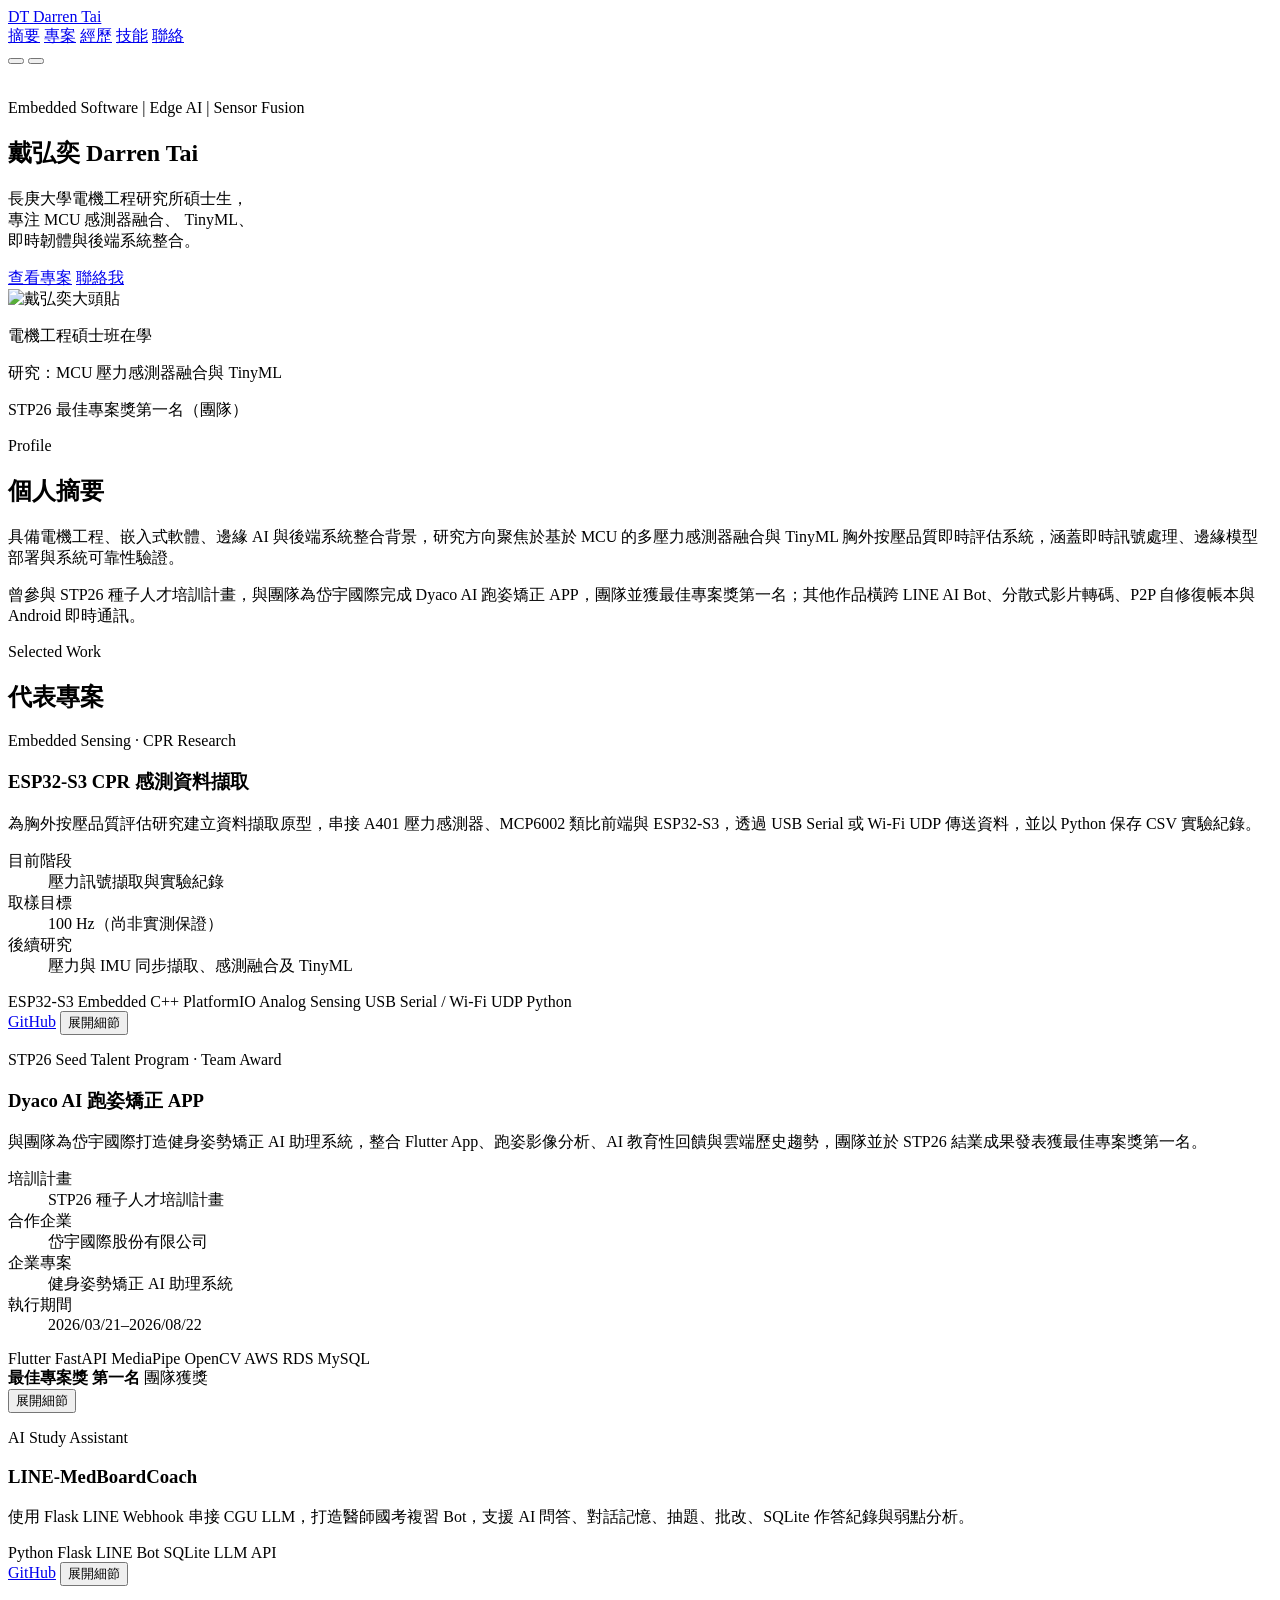
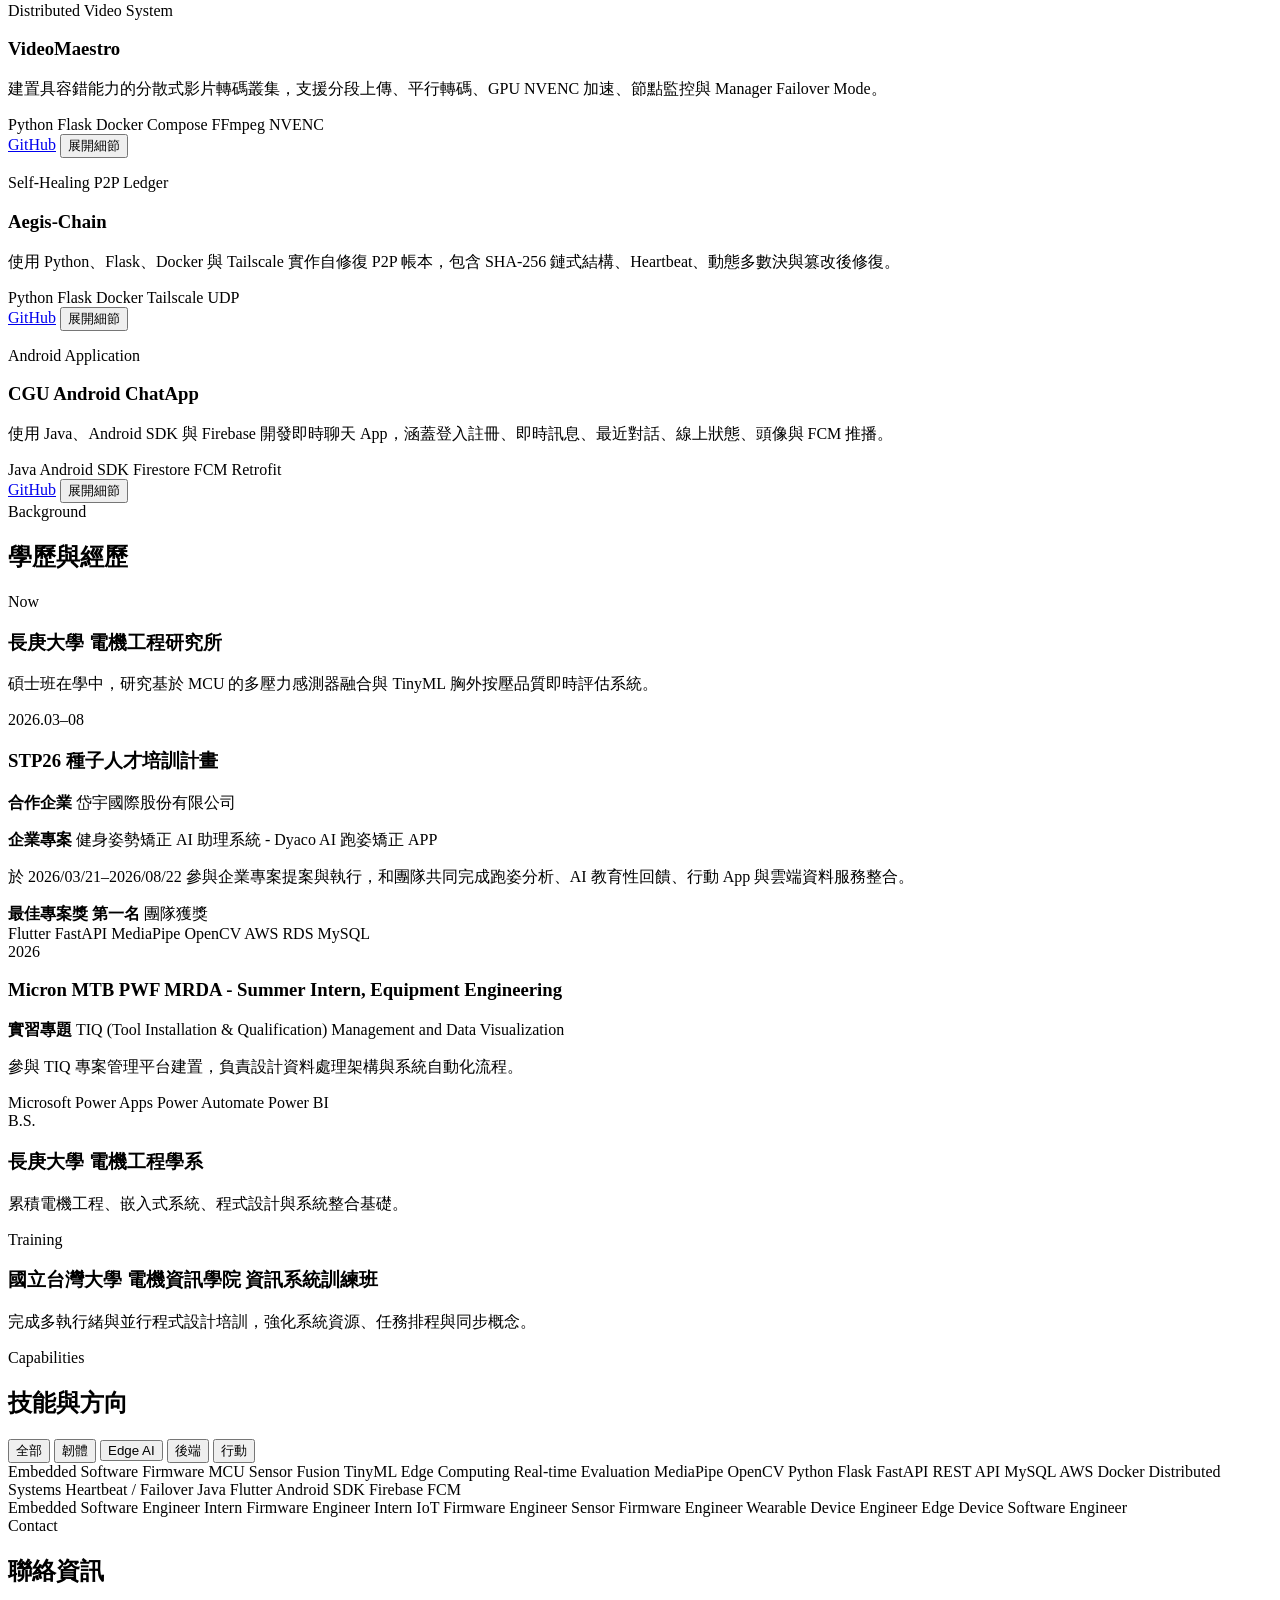
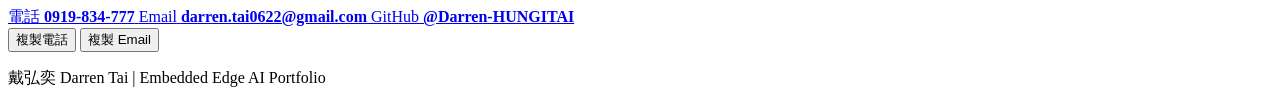
==== index.html @ ddd960a0 "feat: showcase ESP32-S3 CPR research acquisition project" ====
<!doctype html>
<html lang="zh-Hant">
  <head>
    <meta charset="utf-8" />
    <meta name="viewport" content="width=device-width, initial-scale=1" />
    <title>戴弘奕 Darren Tai | Embedded Edge AI Portfolio</title>
    <meta
      name="description"
      content="戴弘奕 Darren Tai 的個人網站，聚焦嵌入式軟體、邊緣 AI、感測器融合、TinyML，以及 Dyaco AI 跑姿矯正與雲端後端系統整合。"
    />
    <link rel="canonical" href="https://darren-hungitai.github.io/B0821123/" />
    <link
      rel="icon"
      href="data:image/svg+xml,%3Csvg xmlns=%22http://www.w3.org/2000/svg%22 viewBox=%220%200%2064%2064%22%3E%3Crect width=%2264%22 height=%2264%22 rx=%2216%22 fill=%22%230f766e%22/%3E%3Ctext x=%2232%22 y=%2242%22 text-anchor=%22middle%22 font-size=%2228%22 font-family=%22Arial%22 font-weight=%22700%22 fill=%22white%22%3EDT%3C/text%3E%3C/svg%3E"
    />
    <meta property="og:type" content="website" />
    <meta property="og:locale" content="zh_TW" />
    <meta property="og:title" content="戴弘奕 Darren Tai | Embedded Edge AI Portfolio" />
    <meta
      property="og:description"
      content="嵌入式軟體、Edge AI、TinyML、AI 跑姿分析與可靠後端系統作品集。"
    />
    <meta property="og:url" content="https://darren-hungitai.github.io/B0821123/" />
    <meta
      property="og:image"
      content="https://darren-hungitai.github.io/B0821123/assets/hero-tech.png"
    />
    <meta name="twitter:card" content="summary_large_image" />
    <link rel="stylesheet" href="styles.css" />
  </head>
  <body>
    <header class="site-header" data-header>
      <a class="brand" href="#top" aria-label="回到首頁">
        <span class="brand-mark">DT</span>
        <span class="brand-text">Darren Tai</span>
      </a>

      <nav class="nav" id="site-nav" data-nav aria-label="主要導覽">
        <a href="#about">摘要</a>
        <a href="#projects">專案</a>
        <a href="#experience">經歷</a>
        <a href="#skills">技能</a>
        <a href="#contact">聯絡</a>
      </nav>

      <div class="header-actions">
        <button class="icon-button" type="button" data-theme-toggle aria-label="切換深淺色">
          <span class="sun-icon" aria-hidden="true"></span>
        </button>
        <button
          class="menu-button"
          type="button"
          data-menu-toggle
          aria-label="開啟導覽"
          aria-controls="site-nav"
          aria-expanded="false"
        >
          <span></span>
          <span></span>
          <span></span>
        </button>
      </div>
    </header>

    <main id="top">
      <section class="hero" aria-labelledby="hero-title">
        <img class="hero-bg" src="assets/hero-tech.png" alt="" />
        <div class="hero-overlay"></div>
        <div class="hero-inner">
          <div class="hero-copy">
            <p class="eyebrow">Embedded Software | Edge AI | Sensor Fusion</p>
            <h1 id="hero-title">戴弘奕 Darren Tai</h1>
            <p class="hero-lead">
              長庚大學電機工程研究所碩士生，<br class="mobile-only" />專注 MCU 感測器融合、
              TinyML、<br class="mobile-only" />即時韌體與後端系統整合。
            </p>
            <div class="hero-actions">
              <a class="primary-action" href="#projects">查看專案</a>
              <a class="secondary-action" href="#contact">聯絡我</a>
            </div>
          </div>

          <aside class="profile-panel" aria-label="個人資訊摘要">
            <div class="photo-slot">
              <img src="assets/profile-photo.jpg" alt="戴弘奕大頭貼" />
            </div>
            <div class="quick-facts">
              <p>電機工程碩士班在學</p>
              <p>研究：MCU 壓力感測器融合與 TinyML</p>
              <p>STP26 最佳專案獎第一名（團隊）</p>
            </div>
          </aside>
        </div>
      </section>

      <section class="section intro-section" id="about">
        <div class="section-heading">
          <span class="section-kicker">Profile</span>
          <h2>個人摘要</h2>
        </div>
        <div class="intro-grid">
          <p>
            具備電機工程、嵌入式軟體、邊緣 AI 與後端系統整合背景，研究方向聚焦於基於 MCU 的多壓力感測器融合與 TinyML 胸外按壓品質即時評估系統，涵蓋即時訊號處理、邊緣模型部署與系統可靠性驗證。
          </p>
          <p>
            曾參與 STP26 種子人才培訓計畫，與團隊為岱宇國際完成 Dyaco AI 跑姿矯正 APP，團隊並獲最佳專案獎第一名；其他作品橫跨 LINE AI Bot、分散式影片轉碼、P2P 自修復帳本與 Android 即時通訊。
          </p>
        </div>
      </section>

      <section class="section" id="projects">
        <div class="section-heading">
          <span class="section-kicker">Selected Work</span>
          <h2>代表專案</h2>
        </div>

        <div class="project-grid">
          <article class="project-card project-card--featured" data-project>
            <div class="featured-project-head">
              <div class="project-top">
                <p class="project-type">Embedded Sensing · CPR Research</p>
                <h3>ESP32-S3 CPR 感測資料擷取</h3>
                <p>
                  為胸外按壓品質評估研究建立資料擷取原型，串接 A401 壓力感測器、MCP6002 類比前端與 ESP32-S3，透過 USB Serial 或 Wi-Fi UDP 傳送資料，並以 Python 保存 CSV 實驗紀錄。
                </p>
              </div>
              <dl class="featured-project-meta">
                <div>
                  <dt>目前階段</dt>
                  <dd>壓力訊號擷取與實驗紀錄</dd>
                </div>
                <div>
                  <dt>取樣目標</dt>
                  <dd>100 Hz（尚非實測保證）</dd>
                </div>
                <div>
                  <dt>後續研究</dt>
                  <dd>壓力與 IMU 同步擷取、感測融合及 TinyML</dd>
                </div>
              </dl>
            </div>
            <div class="tag-row" aria-label="專案使用技術">
              <span>ESP32-S3</span>
              <span>Embedded C++</span>
              <span>PlatformIO</span>
              <span>Analog Sensing</span>
              <span>USB Serial / Wi-Fi UDP</span>
              <span>Python</span>
            </div>
            <a
              class="project-link"
              href="https://github.com/Darren-HUNGITAI/ESP32-S3-Sensor-Data-Acquisition-for-CPR-Research"
              target="_blank"
              rel="noopener noreferrer"
              >GitHub</a
            >
            <button
              class="detail-button"
              type="button"
              data-expand
              aria-controls="project-cpr-details"
              aria-expanded="false"
            >
              展開細節
            </button>
            <ul class="project-detail" id="project-cpr-details" hidden>
              <li>同時記錄壓力感測輸出、緩衝參考電壓及其差值，支援類比電路與壓力訊號觀察。</li>
              <li>以共用 PressureSample 與 CSV 編碼器串接兩種傳輸方式，透過 PlatformIO 建置環境切換；Python 接收端驗證六欄格式並略過診斷訊息。</li>
              <li>前期原型整合 ICM-20948、MQTT、Docker、SQLite 與 FastAPI / WebSocket 即時圖表；此管線與目前壓力 CSV 擷取分開運作。</li>
              <li>目前訊號為未校正的壓力趨勢；同步感測融合、TinyML 推論與 CPR 品質效能評估為後續研究項目。</li>
            </ul>
          </article>

          <article class="project-card project-card--featured" data-project>
            <div class="featured-project-head">
              <div class="project-top">
                <p class="project-type">STP26 Seed Talent Program · Team Award</p>
                <h3>Dyaco AI 跑姿矯正 APP</h3>
                <p>
                  與團隊為岱宇國際打造健身姿勢矯正 AI 助理系統，整合 Flutter App、跑姿影像分析、AI 教育性回饋與雲端歷史趨勢，團隊並於 STP26 結業成果發表獲最佳專案獎第一名。
                </p>
              </div>
              <dl class="featured-project-meta">
                <div>
                  <dt>培訓計畫</dt>
                  <dd>STP26 種子人才培訓計畫</dd>
                </div>
                <div>
                  <dt>合作企業</dt>
                  <dd>岱宇國際股份有限公司</dd>
                </div>
                <div>
                  <dt>企業專案</dt>
                  <dd>健身姿勢矯正 AI 助理系統</dd>
                </div>
                <div>
                  <dt>執行期間</dt>
                  <dd>2026/03/21–2026/08/22</dd>
                </div>
              </dl>
            </div>
            <div class="tag-row" aria-label="專案使用技術">
              <span>Flutter</span>
              <span>FastAPI</span>
              <span>MediaPipe</span>
              <span>OpenCV</span>
              <span>AWS RDS MySQL</span>
            </div>
            <div class="award-badge" role="note" aria-label="團隊獲最佳專案獎第一名">
              <strong>最佳專案獎 第一名</strong>
              <span>團隊獲獎</span>
            </div>
            <button
              class="detail-button"
              type="button"
              data-expand
              aria-controls="project-dyaco-details"
              aria-expanded="false"
            >
              展開細節
            </button>
            <ul class="project-detail" id="project-dyaco-details" hidden>
              <li>支援即時錄影或影片上傳，並選取 10–30 秒片段進行側面與正後方跑姿分析。</li>
              <li>以 MediaPipe 與 OpenCV 產生垂直振幅、步頻、膝關節屈曲度等 7 項跑姿指標。</li>
              <li>提供中英文 AI 運動客服、教育性跑姿回饋，以及 AWS RDS MySQL 歷史紀錄與趨勢圖。</li>
              <li>系統定位為跑姿分析與運動教育回饋，不作為醫療診斷或傷害預測工具。</li>
            </ul>
          </article>

          <article class="project-card" data-project>
            <div class="project-top">
              <p class="project-type">AI Study Assistant</p>
              <h3>LINE-MedBoardCoach</h3>
              <p>
                使用 Flask LINE Webhook 串接 CGU LLM，打造醫師國考複習 Bot，支援 AI 問答、對話記憶、抽題、批改、SQLite 作答紀錄與弱點分析。
              </p>
            </div>
            <div class="tag-row">
              <span>Python</span>
              <span>Flask</span>
              <span>LINE Bot</span>
              <span>SQLite</span>
              <span>LLM API</span>
            </div>
            <a
              class="project-link"
              href="https://github.com/Darren-HUNGITAI/LINE-MedBoardCoach"
              target="_blank"
              rel="noopener noreferrer"
              >GitHub</a
            >
            <button
              class="detail-button"
              type="button"
              data-expand
              aria-controls="project-medboard-details"
              aria-expanded="false"
            >
              展開細節
            </button>
            <ul class="project-detail" id="project-medboard-details" hidden>
              <li>整合 LINE Messaging API 與 OpenAI-compatible CGU LLM，提供自然語言問答與互動式複習流程。</li>
              <li>以 SQLite 保存使用者作答歷史，支援成績統計與弱點分析。</li>
              <li>將 Markdown 題庫轉成可抽題、可批改、可追蹤的 LINE 對話體驗。</li>
            </ul>
          </article>

          <article class="project-card" data-project>
            <div class="project-top">
              <p class="project-type">Distributed Video System</p>
              <h3>VideoMaestro</h3>
              <p>
                建置具容錯能力的分散式影片轉碼叢集，支援分段上傳、平行轉碼、GPU NVENC 加速、節點監控與 Manager Failover Mode。
              </p>
            </div>
            <div class="tag-row">
              <span>Python</span>
              <span>Flask</span>
              <span>Docker Compose</span>
              <span>FFmpeg</span>
              <span>NVENC</span>
            </div>
            <a
              class="project-link"
              href="https://github.com/Darren-HUNGITAI/CloudSystem_VideoMaestro"
              target="_blank"
              rel="noopener noreferrer"
              >GitHub</a
            >
            <button
              class="detail-button"
              type="button"
              data-expand
              aria-controls="project-video-details"
              aria-expanded="false"
            >
              展開細節
            </button>
            <ul class="project-detail" id="project-video-details" hidden>
              <li>以 Pull-based task queue 分派轉碼任務，支援 FIFO 佇列與可設定併發量。</li>
              <li>整合 Chunked Upload、CPU / Memory / GPU 監控與三階段進度追蹤。</li>
              <li>Worker 離線時由 Manager 進入緊急轉碼模式，降低分散式任務中斷風險。</li>
            </ul>
          </article>

          <article class="project-card" data-project>
            <div class="project-top">
              <p class="project-type">Self-Healing P2P Ledger</p>
              <h3>Aegis-Chain</h3>
              <p>
                使用 Python、Flask、Docker 與 Tailscale 實作自修復 P2P 帳本，包含 SHA-256 鏈式結構、Heartbeat、動態多數決與篡改後修復。
              </p>
            </div>
            <div class="tag-row">
              <span>Python</span>
              <span>Flask</span>
              <span>Docker</span>
              <span>Tailscale</span>
              <span>UDP</span>
            </div>
            <a
              class="project-link"
              href="https://github.com/Darren-HUNGITAI/CloudSystem_Aegis-Chain"
              target="_blank"
              rel="noopener noreferrer"
              >GitHub</a
            >
            <button
              class="detail-button"
              type="button"
              data-expand
              aria-controls="project-aegis-details"
              aria-expanded="false"
            >
              展開細節
            </button>
            <ul class="project-detail" id="project-aegis-details" hidden>
              <li>從零實作 file-based chained ledger、Hash 投票、交易廣播與節點存活偵測。</li>
              <li>依 live peers 動態計算多數決門檻，避免固定節點數造成的共識失真。</li>
              <li>設計 network-wide freeze / unfreeze 與 REQ_SYNC 修復流程，處理資料不一致情境。</li>
            </ul>
          </article>

          <article class="project-card" data-project>
            <div class="project-top">
              <p class="project-type">Android Application</p>
              <h3>CGU Android ChatApp</h3>
              <p>
                使用 Java、Android SDK 與 Firebase 開發即時聊天 App，涵蓋登入註冊、即時訊息、最近對話、線上狀態、頭像與 FCM 推播。
              </p>
            </div>
            <div class="tag-row">
              <span>Java</span>
              <span>Android SDK</span>
              <span>Firestore</span>
              <span>FCM</span>
              <span>Retrofit</span>
            </div>
            <a
              class="project-link"
              href="https://github.com/Darren-HUNGITAI/CGU_Android_ChatApp"
              target="_blank"
              rel="noopener noreferrer"
              >GitHub</a
            >
            <button
              class="detail-button"
              type="button"
              data-expand
              aria-controls="project-chat-details"
              aria-expanded="false"
            >
              展開細節
            </button>
            <ul class="project-detail" id="project-chat-details" hidden>
              <li>以 Firebase Auth 與 Cloud Firestore 完成帳號、使用者資料與即時訊息同步。</li>
              <li>使用 Retrofit 整合 FCM，於新訊息進入時推送通知。</li>
              <li>透過 RecyclerView Adapter、ViewBinding 與 SharedPreferences 完成行動端互動流程。</li>
            </ul>
          </article>
        </div>
      </section>

      <section class="section split-section" id="experience">
        <div class="section-heading">
          <span class="section-kicker">Background</span>
          <h2>學歷與經歷</h2>
        </div>

        <div class="timeline">
          <article class="timeline-item">
            <span class="timeline-year">Now</span>
            <div>
              <h3>長庚大學 電機工程研究所</h3>
              <p>碩士班在學中，研究基於 MCU 的多壓力感測器融合與 TinyML 胸外按壓品質即時評估系統。</p>
            </div>
          </article>
          <article class="timeline-item timeline-item--highlight">
            <span class="timeline-year">2026.03–08</span>
            <div>
              <h3>STP26 種子人才培訓計畫</h3>
              <p class="experience-project">
                <strong>合作企業</strong>
                岱宇國際股份有限公司
              </p>
              <p class="experience-project">
                <strong>企業專案</strong>
                健身姿勢矯正 AI 助理系統 - Dyaco AI 跑姿矯正 APP
              </p>
              <p>
                於 2026/03/21–2026/08/22 參與企業專案提案與執行，和團隊共同完成跑姿分析、AI 教育性回饋、行動 App 與雲端資料服務整合。
              </p>
              <div class="award-badge experience-award" role="note" aria-label="團隊獲最佳專案獎第一名">
                <strong>最佳專案獎 第一名</strong>
                <span>團隊獲獎</span>
              </div>
              <div class="tag-row experience-tags" aria-label="專案使用技術">
                <span>Flutter</span>
                <span>FastAPI</span>
                <span>MediaPipe</span>
                <span>OpenCV</span>
                <span>AWS RDS MySQL</span>
              </div>
            </div>
          </article>
          <article class="timeline-item">
            <span class="timeline-year">2026</span>
            <div>
              <h3>Micron MTB PWF MRDA - Summer Intern, Equipment Engineering</h3>
              <p class="experience-project">
                <strong>實習專題</strong>
                TIQ (Tool Installation &amp; Qualification) Management and Data Visualization
              </p>
              <p>參與 TIQ 專案管理平台建置，負責設計資料處理架構與系統自動化流程。</p>
              <div class="tag-row experience-tags" aria-label="實習使用工具">
                <span>Microsoft Power Apps</span>
                <span>Power Automate</span>
                <span>Power BI</span>
              </div>
            </div>
          </article>
          <article class="timeline-item">
            <span class="timeline-year">B.S.</span>
            <div>
              <h3>長庚大學 電機工程學系</h3>
              <p>累積電機工程、嵌入式系統、程式設計與系統整合基礎。</p>
            </div>
          </article>
          <article class="timeline-item">
            <span class="timeline-year">Training</span>
            <div>
              <h3>國立台灣大學 電機資訊學院 資訊系統訓練班</h3>
              <p>完成多執行緒與並行程式設計培訓，強化系統資源、任務排程與同步概念。</p>
            </div>
          </article>
        </div>
      </section>

      <section class="section" id="skills">
        <div class="section-heading">
          <span class="section-kicker">Capabilities</span>
          <h2>技能與方向</h2>
        </div>

        <div class="skill-controls" role="group" aria-label="技能分類">
          <button class="skill-filter is-active" type="button" data-filter="all" aria-pressed="true">全部</button>
          <button class="skill-filter" type="button" data-filter="firmware" aria-pressed="false">韌體</button>
          <button class="skill-filter" type="button" data-filter="edge" aria-pressed="false">Edge AI</button>
          <button class="skill-filter" type="button" data-filter="backend" aria-pressed="false">後端</button>
          <button class="skill-filter" type="button" data-filter="mobile" aria-pressed="false">行動</button>
        </div>

        <div class="skills-list" data-skills>
          <span data-category="firmware">Embedded Software</span>
          <span data-category="firmware">Firmware</span>
          <span data-category="firmware">MCU</span>
          <span data-category="firmware">Sensor Fusion</span>
          <span data-category="edge">TinyML</span>
          <span data-category="edge">Edge Computing</span>
          <span data-category="edge">Real-time Evaluation</span>
          <span data-category="edge">MediaPipe</span>
          <span data-category="edge">OpenCV</span>
          <span data-category="backend">Python</span>
          <span data-category="backend">Flask</span>
          <span data-category="backend">FastAPI</span>
          <span data-category="backend">REST API</span>
          <span data-category="backend">MySQL</span>
          <span data-category="backend">AWS</span>
          <span data-category="backend">Docker</span>
          <span data-category="backend">Distributed Systems</span>
          <span data-category="backend">Heartbeat / Failover</span>
          <span data-category="mobile">Java</span>
          <span data-category="mobile">Flutter</span>
          <span data-category="mobile">Android SDK</span>
          <span data-category="mobile">Firebase</span>
          <span data-category="mobile">FCM</span>
        </div>

        <div class="career-strip" aria-label="職涯方向">
          <span>Embedded Software Engineer Intern</span>
          <span>Firmware Engineer Intern</span>
          <span>IoT Firmware Engineer</span>
          <span>Sensor Firmware Engineer</span>
          <span>Wearable Device Engineer</span>
          <span>Edge Device Software Engineer</span>
        </div>
      </section>

      <section class="section contact-section" id="contact">
        <div class="section-heading">
          <span class="section-kicker">Contact</span>
          <h2>聯絡資訊</h2>
        </div>

        <div class="contact-grid">
          <a class="contact-link" href="tel:0919834777">
            <span>電話</span>
            <strong>0919-834-777</strong>
          </a>
          <a class="contact-link" href="mailto:darren.tai0622@gmail.com">
            <span>Email</span>
            <strong>darren.tai0622@gmail.com</strong>
          </a>
          <a
            class="contact-link"
            href="https://github.com/Darren-HUNGITAI"
            target="_blank"
            rel="noopener noreferrer"
          >
            <span>GitHub</span>
            <strong>@Darren-HUNGITAI</strong>
          </a>
        </div>

        <div class="copy-row" aria-live="polite">
          <button type="button" data-copy="0919-834-777">複製電話</button>
          <button type="button" data-copy="darren.tai0622@gmail.com">複製 Email</button>
          <span data-copy-status></span>
        </div>
      </section>
    </main>

    <footer class="footer">
      <p>戴弘奕 Darren Tai | Embedded Edge AI Portfolio</p>
    </footer>

    <script src="script.js"></script>
  </body>
</html>
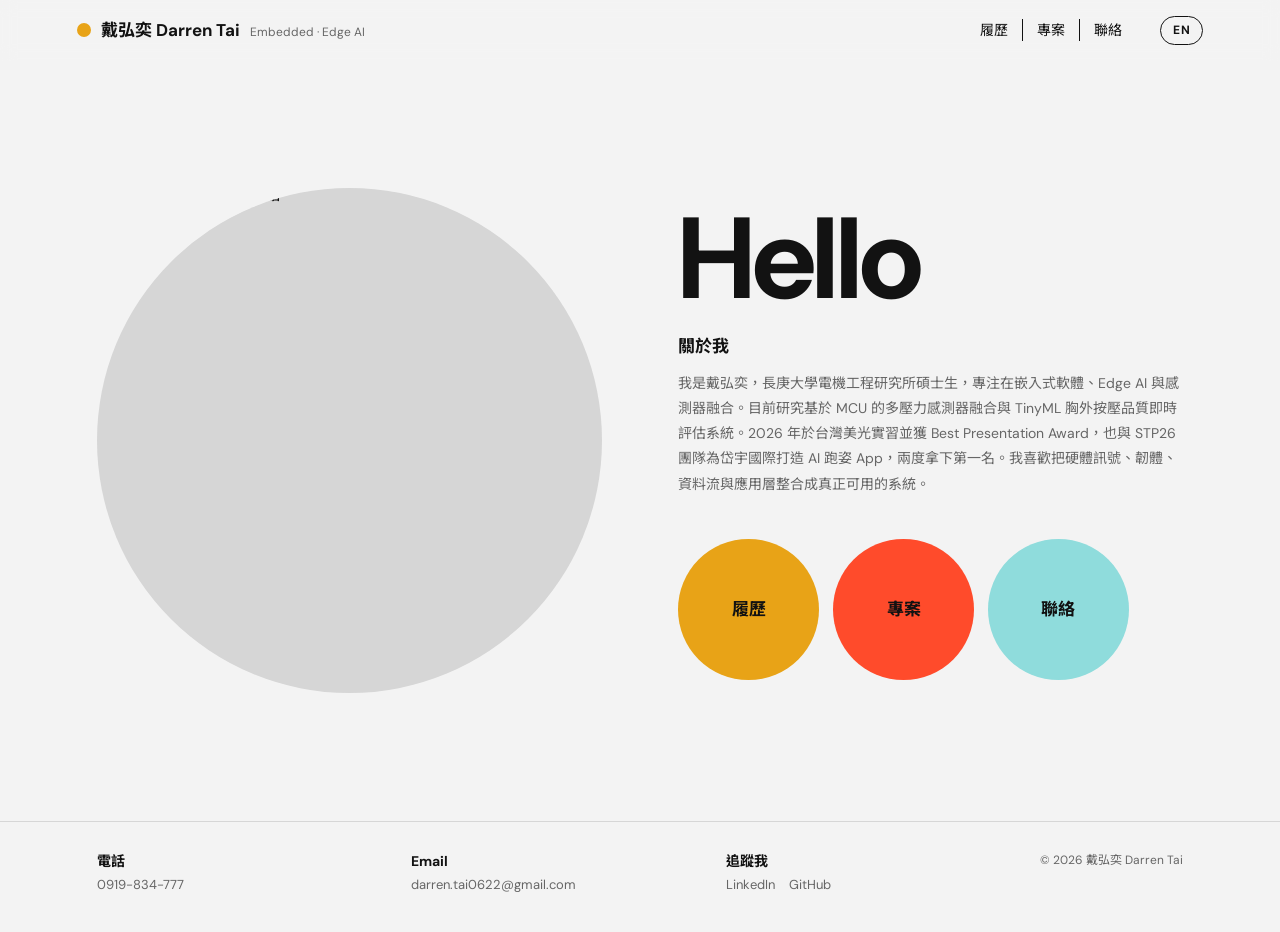
==== commit bf51dc86: "feat: redesign portfolio as multi-page creative CV with language toggle - Rebuild the site in a mini" ====
--- a/index.html
+++ b/index.html
@@ -3,7 +3,7 @@
   <head>
     <meta charset="utf-8" />
     <meta name="viewport" content="width=device-width, initial-scale=1" />
-    <title>戴弘奕 Darren Tai | Embedded Edge AI Portfolio</title>
+    <title data-en="Darren Tai | Embedded Edge AI Portfolio">戴弘奕 Darren Tai | Embedded Edge AI Portfolio</title>
     <meta
       name="description"
       content="戴弘奕 Darren Tai 的個人網站，聚焦嵌入式軟體、邊緣 AI、感測器融合、TinyML，以及 Dyaco AI 跑姿矯正與雲端後端系統整合。"
@@ -11,7 +11,7 @@
     <link rel="canonical" href="https://darren-hungitai.github.io/B0821123/" />
     <link
       rel="icon"
-      href="data:image/svg+xml,%3Csvg xmlns=%22http://www.w3.org/2000/svg%22 viewBox=%220%200%2064%2064%22%3E%3Crect width=%2264%22 height=%2264%22 rx=%2216%22 fill=%22%230f766e%22/%3E%3Ctext x=%2232%22 y=%2242%22 text-anchor=%22middle%22 font-size=%2228%22 font-family=%22Arial%22 font-weight=%22700%22 fill=%22white%22%3EDT%3C/text%3E%3C/svg%3E"
+      href="data:image/svg+xml,%3Csvg xmlns=%22http://www.w3.org/2000/svg%22 viewBox=%220%200%2064%2064%22%3E%3Ccircle cx=%2232%22 cy=%2232%22 r=%2232%22 fill=%22%23e8a317%22/%3E%3Ctext x=%2232%22 y=%2242%22 text-anchor=%22middle%22 font-size=%2226%22 font-family=%22Arial%22 font-weight=%22700%22 fill=%22%23121212%22%3EDT%3C/text%3E%3C/svg%3E"
     />
     <meta property="og:type" content="website" />
     <meta property="og:locale" content="zh_TW" />
@@ -23,30 +23,27 @@
     <meta property="og:url" content="https://darren-hungitai.github.io/B0821123/" />
     <meta
       property="og:image"
-      content="https://darren-hungitai.github.io/B0821123/assets/hero-tech.png"
+      content="https://darren-hungitai.github.io/B0821123/assets/profile-photo.jpg"
     />
     <meta name="twitter:card" content="summary_large_image" />
+    <link rel="preconnect" href="https://fonts.googleapis.com" />
+    <link rel="preconnect" href="https://fonts.gstatic.com" crossorigin />
+    <link
+      rel="stylesheet"
+      href="https://fonts.googleapis.com/css2?family=DM+Sans:wght@400;500;700&family=Noto+Sans+TC:wght@400;500;700&display=swap"
+    />
     <link rel="stylesheet" href="styles.css" />
   </head>
-  <body>
+  <body data-page="home">
     <header class="site-header" data-header>
-      <a class="brand" href="#top" aria-label="回到首頁">
-        <span class="brand-mark">DT</span>
-        <span class="brand-text">Darren Tai</span>
+      <a class="brand" href="index.html" aria-label="回到首頁">
+        <span class="brand-dot" aria-hidden="true"></span>
+        <strong data-en="Darren Tai">戴弘奕 Darren Tai</strong>
+        <small>Embedded · Edge AI</small>
       </a>
 
-      <nav class="nav" id="site-nav" data-nav aria-label="主要導覽">
-        <a href="#about">摘要</a>
-        <a href="#projects">專案</a>
-        <a href="#experience">經歷</a>
-        <a href="#skills">技能</a>
-        <a href="#contact">聯絡</a>
-      </nav>
-
       <div class="header-actions">
-        <button class="icon-button" type="button" data-theme-toggle aria-label="切換深淺色">
-          <span class="sun-icon" aria-hidden="true"></span>
-        </button>
+        <button class="lang-toggle" type="button" data-lang-toggle aria-label="Switch to English">EN</button>
         <button
           class="menu-button"
           type="button"
@@ -60,488 +57,58 @@
           <span></span>
         </button>
       </div>
+
+      <nav class="nav" id="site-nav" data-nav aria-label="主要導覽">
+        <a href="resume.html" data-en="Resume">履歷</a>
+        <a href="projects.html" data-en="Projects">專案</a>
+        <a href="contact.html" data-en="Contact">聯絡</a>
+      </nav>
     </header>
 
-    <main id="top">
+    <main class="wrap">
       <section class="hero" aria-labelledby="hero-title">
-        <img class="hero-bg" src="assets/hero-tech.png" alt="" />
-        <div class="hero-overlay"></div>
-        <div class="hero-inner">
-          <div class="hero-copy">
-            <p class="eyebrow">Embedded Software | Edge AI | Sensor Fusion</p>
-            <h1 id="hero-title">戴弘奕 Darren Tai</h1>
-            <p class="hero-lead">
-              長庚大學電機工程研究所碩士生，<br class="mobile-only" />專注 MCU 感測器融合、
-              TinyML、<br class="mobile-only" />即時韌體與後端系統整合。
-            </p>
-            <div class="hero-actions">
-              <a class="primary-action" href="#projects">查看專案</a>
-              <a class="secondary-action" href="#contact">聯絡我</a>
-            </div>
-          </div>
-
-          <aside class="profile-panel" aria-label="個人資訊摘要">
-            <div class="photo-slot">
-              <img src="assets/profile-photo.jpg" alt="戴弘奕大頭貼" />
-            </div>
-            <div class="quick-facts">
-              <p>電機工程碩士班在學</p>
-              <p>研究：MCU 壓力感測器融合與 TinyML</p>
-              <p>STP26 最佳專案獎第一名（團隊）</p>
-            </div>
-          </aside>
-        </div>
-      </section>
-
-      <section class="section intro-section" id="about">
-        <div class="section-heading">
-          <span class="section-kicker">Profile</span>
-          <h2>個人摘要</h2>
-        </div>
-        <div class="intro-grid">
-          <p>
-            具備電機工程、嵌入式軟體、邊緣 AI 與後端系統整合背景，研究方向聚焦於基於 MCU 的多壓力感測器融合與 TinyML 胸外按壓品質即時評估系統，涵蓋即時訊號處理、邊緣模型部署與系統可靠性驗證。
-          </p>
-          <p>
-            曾參與 STP26 種子人才培訓計畫，與團隊為岱宇國際完成 Dyaco AI 跑姿矯正 APP，團隊並獲最佳專案獎第一名；其他作品橫跨 LINE AI Bot、分散式影片轉碼、P2P 自修復帳本與 Android 即時通訊。
-          </p>
-        </div>
-      </section>
-
-      <section class="section" id="projects">
-        <div class="section-heading">
-          <span class="section-kicker">Selected Work</span>
-          <h2>代表專案</h2>
+        <div class="hero-photo reveal">
+          <img src="assets/profile-photo.jpg" alt="戴弘奕 Darren Tai 大頭貼" />
         </div>
 
-        <div class="project-grid">
-          <article class="project-card project-card--featured" data-project>
-            <div class="featured-project-head">
-              <div class="project-top">
-                <p class="project-type">Embedded Sensing · CPR Research</p>
-                <h3>ESP32-S3 CPR 感測資料擷取</h3>
-                <p>
-                  為胸外按壓品質評估研究建立資料擷取原型，串接 A401 壓力感測器、MCP6002 類比前端與 ESP32-S3，透過 USB Serial 或 Wi-Fi UDP 傳送資料，並以 Python 保存 CSV 實驗紀錄。
-                </p>
-              </div>
-              <dl class="featured-project-meta">
-                <div>
-                  <dt>目前階段</dt>
-                  <dd>壓力訊號擷取與實驗紀錄</dd>
-                </div>
-                <div>
-                  <dt>取樣目標</dt>
-                  <dd>100 Hz（尚非實測保證）</dd>
-                </div>
-                <div>
-                  <dt>後續研究</dt>
-                  <dd>壓力與 IMU 同步擷取、感測融合及 TinyML</dd>
-                </div>
-              </dl>
-            </div>
-            <div class="tag-row" aria-label="專案使用技術">
-              <span>ESP32-S3</span>
-              <span>Embedded C++</span>
-              <span>PlatformIO</span>
-              <span>Analog Sensing</span>
-              <span>USB Serial / Wi-Fi UDP</span>
-              <span>Python</span>
-            </div>
-            <a
-              class="project-link"
-              href="https://github.com/Darren-HUNGITAI/ESP32-S3-Sensor-Data-Acquisition-for-CPR-Research"
-              target="_blank"
-              rel="noopener noreferrer"
-              >GitHub</a
-            >
-            <button
-              class="detail-button"
-              type="button"
-              data-expand
-              aria-controls="project-cpr-details"
-              aria-expanded="false"
-            >
-              展開細節
-            </button>
-            <ul class="project-detail" id="project-cpr-details" hidden>
-              <li>同時記錄壓力感測輸出、緩衝參考電壓及其差值，支援類比電路與壓力訊號觀察。</li>
-              <li>以共用 PressureSample 與 CSV 編碼器串接兩種傳輸方式，透過 PlatformIO 建置環境切換；Python 接收端驗證六欄格式並略過診斷訊息。</li>
-              <li>前期原型整合 ICM-20948、MQTT、Docker、SQLite 與 FastAPI / WebSocket 即時圖表；此管線與目前壓力 CSV 擷取分開運作。</li>
-              <li>目前訊號為未校正的壓力趨勢；同步感測融合、TinyML 推論與 CPR 品質效能評估為後續研究項目。</li>
-            </ul>
-          </article>
+        <div class="hero-copy reveal">
+          <h1 id="hero-title">Hello</h1>
+          <h2 class="hero-sub" data-en="A Bit About Me">關於我</h2>
+          <p
+            class="hero-text"
+            data-en="I'm Darren Tai, a master's student in Electrical Engineering at Chang Gung University, focused on embedded software, edge AI and sensor fusion. My current research is an MCU-based multi-pressure-sensor fusion system with TinyML for real-time chest-compression quality assessment. In 2026 I interned at Micron (Best Presentation Award) and led product research on Dyaco's AI running-form app with the STP26 team (two first-place finishes). I enjoy turning hardware signals, firmware, data flow and application layers into systems that actually work."
+          >
+            我是戴弘奕，長庚大學電機工程研究所碩士生，專注在嵌入式軟體、Edge AI 與感測器融合。目前研究基於 MCU 的多壓力感測器融合與 TinyML 胸外按壓品質即時評估系統。2026 年於台灣美光實習並獲 Best Presentation Award，也與 STP26 團隊為岱宇國際打造 AI 跑姿 App，兩度拿下第一名。我喜歡把硬體訊號、韌體、資料流與應用層整合成真正可用的系統。
+          </p>
 
-          <article class="project-card project-card--featured" data-project>
-            <div class="featured-project-head">
-              <div class="project-top">
-                <p class="project-type">STP26 Seed Talent Program · Team Award</p>
-                <h3>Dyaco AI 跑姿矯正 APP</h3>
-                <p>
-                  與團隊為岱宇國際打造健身姿勢矯正 AI 助理系統，整合 Flutter App、跑姿影像分析、AI 教育性回饋與雲端歷史趨勢，團隊並於 STP26 結業成果發表獲最佳專案獎第一名。
-                </p>
-              </div>
-              <dl class="featured-project-meta">
-                <div>
-                  <dt>培訓計畫</dt>
-                  <dd>STP26 種子人才培訓計畫</dd>
-                </div>
-                <div>
-                  <dt>合作企業</dt>
-                  <dd>岱宇國際股份有限公司</dd>
-                </div>
-                <div>
-                  <dt>企業專案</dt>
-                  <dd>健身姿勢矯正 AI 助理系統</dd>
-                </div>
-                <div>
-                  <dt>執行期間</dt>
-                  <dd>2026/03/21–2026/08/22</dd>
-                </div>
-              </dl>
-            </div>
-            <div class="tag-row" aria-label="專案使用技術">
-              <span>Flutter</span>
-              <span>FastAPI</span>
-              <span>MediaPipe</span>
-              <span>OpenCV</span>
-              <span>AWS RDS MySQL</span>
-            </div>
-            <div class="award-badge" role="note" aria-label="團隊獲最佳專案獎第一名">
-              <strong>最佳專案獎 第一名</strong>
-              <span>團隊獲獎</span>
-            </div>
-            <button
-              class="detail-button"
-              type="button"
-              data-expand
-              aria-controls="project-dyaco-details"
-              aria-expanded="false"
-            >
-              展開細節
-            </button>
-            <ul class="project-detail" id="project-dyaco-details" hidden>
-              <li>支援即時錄影或影片上傳，並選取 10–30 秒片段進行側面與正後方跑姿分析。</li>
-              <li>以 MediaPipe 與 OpenCV 產生垂直振幅、步頻、膝關節屈曲度等 7 項跑姿指標。</li>
-              <li>提供中英文 AI 運動客服、教育性跑姿回饋，以及 AWS RDS MySQL 歷史紀錄與趨勢圖。</li>
-              <li>系統定位為跑姿分析與運動教育回饋，不作為醫療診斷或傷害預測工具。</li>
-            </ul>
-          </article>
-
-          <article class="project-card" data-project>
-            <div class="project-top">
-              <p class="project-type">AI Study Assistant</p>
-              <h3>LINE-MedBoardCoach</h3>
-              <p>
-                使用 Flask LINE Webhook 串接 CGU LLM，打造醫師國考複習 Bot，支援 AI 問答、對話記憶、抽題、批改、SQLite 作答紀錄與弱點分析。
-              </p>
-            </div>
-            <div class="tag-row">
-              <span>Python</span>
-              <span>Flask</span>
-              <span>LINE Bot</span>
-              <span>SQLite</span>
-              <span>LLM API</span>
-            </div>
-            <a
-              class="project-link"
-              href="https://github.com/Darren-HUNGITAI/LINE-MedBoardCoach"
-              target="_blank"
-              rel="noopener noreferrer"
-              >GitHub</a
-            >
-            <button
-              class="detail-button"
-              type="button"
-              data-expand
-              aria-controls="project-medboard-details"
-              aria-expanded="false"
-            >
-              展開細節
-            </button>
-            <ul class="project-detail" id="project-medboard-details" hidden>
-              <li>整合 LINE Messaging API 與 OpenAI-compatible CGU LLM，提供自然語言問答與互動式複習流程。</li>
-              <li>以 SQLite 保存使用者作答歷史，支援成績統計與弱點分析。</li>
-              <li>將 Markdown 題庫轉成可抽題、可批改、可追蹤的 LINE 對話體驗。</li>
-            </ul>
-          </article>
-
-          <article class="project-card" data-project>
-            <div class="project-top">
-              <p class="project-type">Distributed Video System</p>
-              <h3>VideoMaestro</h3>
-              <p>
-                建置具容錯能力的分散式影片轉碼叢集，支援分段上傳、平行轉碼、GPU NVENC 加速、節點監控與 Manager Failover Mode。
-              </p>
-            </div>
-            <div class="tag-row">
-              <span>Python</span>
-              <span>Flask</span>
-              <span>Docker Compose</span>
-              <span>FFmpeg</span>
-              <span>NVENC</span>
-            </div>
-            <a
-              class="project-link"
-              href="https://github.com/Darren-HUNGITAI/CloudSystem_VideoMaestro"
-              target="_blank"
-              rel="noopener noreferrer"
-              >GitHub</a
-            >
-            <button
-              class="detail-button"
-              type="button"
-              data-expand
-              aria-controls="project-video-details"
-              aria-expanded="false"
-            >
-              展開細節
-            </button>
-            <ul class="project-detail" id="project-video-details" hidden>
-              <li>以 Pull-based task queue 分派轉碼任務，支援 FIFO 佇列與可設定併發量。</li>
-              <li>整合 Chunked Upload、CPU / Memory / GPU 監控與三階段進度追蹤。</li>
-              <li>Worker 離線時由 Manager 進入緊急轉碼模式，降低分散式任務中斷風險。</li>
-            </ul>
-          </article>
-
-          <article class="project-card" data-project>
-            <div class="project-top">
-              <p class="project-type">Self-Healing P2P Ledger</p>
-              <h3>Aegis-Chain</h3>
-              <p>
-                使用 Python、Flask、Docker 與 Tailscale 實作自修復 P2P 帳本，包含 SHA-256 鏈式結構、Heartbeat、動態多數決與篡改後修復。
-              </p>
-            </div>
-            <div class="tag-row">
-              <span>Python</span>
-              <span>Flask</span>
-              <span>Docker</span>
-              <span>Tailscale</span>
-              <span>UDP</span>
-            </div>
-            <a
-              class="project-link"
-              href="https://github.com/Darren-HUNGITAI/CloudSystem_Aegis-Chain"
-              target="_blank"
-              rel="noopener noreferrer"
-              >GitHub</a
-            >
-            <button
-              class="detail-button"
-              type="button"
-              data-expand
-              aria-controls="project-aegis-details"
-              aria-expanded="false"
-            >
-              展開細節
-            </button>
-            <ul class="project-detail" id="project-aegis-details" hidden>
-              <li>從零實作 file-based chained ledger、Hash 投票、交易廣播與節點存活偵測。</li>
-              <li>依 live peers 動態計算多數決門檻，避免固定節點數造成的共識失真。</li>
-              <li>設計 network-wide freeze / unfreeze 與 REQ_SYNC 修復流程，處理資料不一致情境。</li>
-            </ul>
-          </article>
-
-          <article class="project-card" data-project>
-            <div class="project-top">
-              <p class="project-type">Android Application</p>
-              <h3>CGU Android ChatApp</h3>
-              <p>
-                使用 Java、Android SDK 與 Firebase 開發即時聊天 App，涵蓋登入註冊、即時訊息、最近對話、線上狀態、頭像與 FCM 推播。
-              </p>
-            </div>
-            <div class="tag-row">
-              <span>Java</span>
-              <span>Android SDK</span>
-              <span>Firestore</span>
-              <span>FCM</span>
-              <span>Retrofit</span>
-            </div>
-            <a
-              class="project-link"
-              href="https://github.com/Darren-HUNGITAI/CGU_Android_ChatApp"
-              target="_blank"
-              rel="noopener noreferrer"
-              >GitHub</a
-            >
-            <button
-              class="detail-button"
-              type="button"
-              data-expand
-              aria-controls="project-chat-details"
-              aria-expanded="false"
-            >
-              展開細節
-            </button>
-            <ul class="project-detail" id="project-chat-details" hidden>
-              <li>以 Firebase Auth 與 Cloud Firestore 完成帳號、使用者資料與即時訊息同步。</li>
-              <li>使用 Retrofit 整合 FCM，於新訊息進入時推送通知。</li>
-              <li>透過 RecyclerView Adapter、ViewBinding 與 SharedPreferences 完成行動端互動流程。</li>
-            </ul>
-          </article>
-        </div>
-      </section>
-
-      <section class="section split-section" id="experience">
-        <div class="section-heading">
-          <span class="section-kicker">Background</span>
-          <h2>學歷與經歷</h2>
-        </div>
-
-        <div class="timeline">
-          <article class="timeline-item">
-            <span class="timeline-year">Now</span>
-            <div>
-              <h3>長庚大學 電機工程研究所</h3>
-              <p>碩士班在學中，研究基於 MCU 的多壓力感測器融合與 TinyML 胸外按壓品質即時評估系統。</p>
-            </div>
-          </article>
-          <article class="timeline-item timeline-item--highlight">
-            <span class="timeline-year">2026.03–08</span>
-            <div>
-              <h3>STP26 種子人才培訓計畫</h3>
-              <p class="experience-project">
-                <strong>合作企業</strong>
-                岱宇國際股份有限公司
-              </p>
-              <p class="experience-project">
-                <strong>企業專案</strong>
-                健身姿勢矯正 AI 助理系統 - Dyaco AI 跑姿矯正 APP
-              </p>
-              <p>
-                於 2026/03/21–2026/08/22 參與企業專案提案與執行，和團隊共同完成跑姿分析、AI 教育性回饋、行動 App 與雲端資料服務整合。
-              </p>
-              <div class="award-badge experience-award" role="note" aria-label="團隊獲最佳專案獎第一名">
-                <strong>最佳專案獎 第一名</strong>
-                <span>團隊獲獎</span>
-              </div>
-              <div class="tag-row experience-tags" aria-label="專案使用技術">
-                <span>Flutter</span>
-                <span>FastAPI</span>
-                <span>MediaPipe</span>
-                <span>OpenCV</span>
-                <span>AWS RDS MySQL</span>
-              </div>
-            </div>
-          </article>
-          <article class="timeline-item">
-            <span class="timeline-year">2026</span>
-            <div>
-              <h3>Micron MTB PWF MRDA - Summer Intern, Equipment Engineering</h3>
-              <p class="experience-project">
-                <strong>實習專題</strong>
-                TIQ (Tool Installation &amp; Qualification) Management and Data Visualization
-              </p>
-              <p>參與 TIQ 專案管理平台建置，負責設計資料處理架構與系統自動化流程。</p>
-              <div class="tag-row experience-tags" aria-label="實習使用工具">
-                <span>Microsoft Power Apps</span>
-                <span>Power Automate</span>
-                <span>Power BI</span>
-              </div>
-            </div>
-          </article>
-          <article class="timeline-item">
-            <span class="timeline-year">B.S.</span>
-            <div>
-              <h3>長庚大學 電機工程學系</h3>
-              <p>累積電機工程、嵌入式系統、程式設計與系統整合基礎。</p>
-            </div>
-          </article>
-          <article class="timeline-item">
-            <span class="timeline-year">Training</span>
-            <div>
-              <h3>國立台灣大學 電機資訊學院 資訊系統訓練班</h3>
-              <p>完成多執行緒與並行程式設計培訓，強化系統資源、任務排程與同步概念。</p>
-            </div>
-          </article>
-        </div>
-      </section>
-
-      <section class="section" id="skills">
-        <div class="section-heading">
-          <span class="section-kicker">Capabilities</span>
-          <h2>技能與方向</h2>
-        </div>
-
-        <div class="skill-controls" role="group" aria-label="技能分類">
-          <button class="skill-filter is-active" type="button" data-filter="all" aria-pressed="true">全部</button>
-          <button class="skill-filter" type="button" data-filter="firmware" aria-pressed="false">韌體</button>
-          <button class="skill-filter" type="button" data-filter="edge" aria-pressed="false">Edge AI</button>
-          <button class="skill-filter" type="button" data-filter="backend" aria-pressed="false">後端</button>
-          <button class="skill-filter" type="button" data-filter="mobile" aria-pressed="false">行動</button>
-        </div>
-
-        <div class="skills-list" data-skills>
-          <span data-category="firmware">Embedded Software</span>
-          <span data-category="firmware">Firmware</span>
-          <span data-category="firmware">MCU</span>
-          <span data-category="firmware">Sensor Fusion</span>
-          <span data-category="edge">TinyML</span>
-          <span data-category="edge">Edge Computing</span>
-          <span data-category="edge">Real-time Evaluation</span>
-          <span data-category="edge">MediaPipe</span>
-          <span data-category="edge">OpenCV</span>
-          <span data-category="backend">Python</span>
-          <span data-category="backend">Flask</span>
-          <span data-category="backend">FastAPI</span>
-          <span data-category="backend">REST API</span>
-          <span data-category="backend">MySQL</span>
-          <span data-category="backend">AWS</span>
-          <span data-category="backend">Docker</span>
-          <span data-category="backend">Distributed Systems</span>
-          <span data-category="backend">Heartbeat / Failover</span>
-          <span data-category="mobile">Java</span>
-          <span data-category="mobile">Flutter</span>
-          <span data-category="mobile">Android SDK</span>
-          <span data-category="mobile">Firebase</span>
-          <span data-category="mobile">FCM</span>
-        </div>
-
-        <div class="career-strip" aria-label="職涯方向">
-          <span>Embedded Software Engineer Intern</span>
-          <span>Firmware Engineer Intern</span>
-          <span>IoT Firmware Engineer</span>
-          <span>Sensor Firmware Engineer</span>
-          <span>Wearable Device Engineer</span>
-          <span>Edge Device Software Engineer</span>
-        </div>
-      </section>
-
-      <section class="section contact-section" id="contact">
-        <div class="section-heading">
-          <span class="section-kicker">Contact</span>
-          <h2>聯絡資訊</h2>
-        </div>
-
-        <div class="contact-grid">
-          <a class="contact-link" href="tel:0919834777">
-            <span>電話</span>
-            <strong>0919-834-777</strong>
-          </a>
-          <a class="contact-link" href="mailto:darren.tai0622@gmail.com">
-            <span>Email</span>
-            <strong>darren.tai0622@gmail.com</strong>
-          </a>
-          <a
-            class="contact-link"
-            href="https://github.com/Darren-HUNGITAI"
-            target="_blank"
-            rel="noopener noreferrer"
-          >
-            <span>GitHub</span>
-            <strong>@Darren-HUNGITAI</strong>
-          </a>
-        </div>
-
-        <div class="copy-row" aria-live="polite">
-          <button type="button" data-copy="0919-834-777">複製電話</button>
-          <button type="button" data-copy="darren.tai0622@gmail.com">複製 Email</button>
-          <span data-copy-status></span>
+          <div class="circle-row">
+            <a class="circle circle--yellow" href="resume.html" data-en="Resume">履歷</a>
+            <a class="circle circle--red" href="projects.html" data-en="Projects">專案</a>
+            <a class="circle circle--cyan" href="contact.html" data-en="Contact">聯絡</a>
+          </div>
         </div>
       </section>
     </main>
 
     <footer class="footer">
-      <p>戴弘奕 Darren Tai | Embedded Edge AI Portfolio</p>
+      <div class="wrap footer-grid">
+        <div>
+          <strong data-en="Phone">電話</strong>
+          <a href="tel:0919834777">0919-834-777</a>
+        </div>
+        <div>
+          <strong>Email</strong>
+          <a href="mailto:darren.tai0622@gmail.com">darren.tai0622@gmail.com</a>
+        </div>
+        <div>
+          <strong data-en="Follow Me">追蹤我</strong>
+          <span class="footer-links">
+            <a href="https://www.linkedin.com/in/darren-tai-hungi" target="_blank" rel="noopener noreferrer">LinkedIn</a>
+            <a href="https://github.com/Darren-HUNGITAI" target="_blank" rel="noopener noreferrer">GitHub</a>
+          </span>
+        </div>
+        <p class="footer-copy" data-en="© 2026 Darren Tai">© 2026 戴弘奕 Darren Tai</p>
+      </div>
     </footer>
 
     <script src="script.js"></script>
--- a/styles.css
+++ b/styles.css
@@ -0,0 +1,803 @@
+:root {
+  --bg: #f3f3f3;
+  --surface: #ffffff;
+  --text: #121212;
+  --muted: #666666;
+  --line: #d6d6d6;
+  --yellow: #e8a317;
+  --red: #ff4b2b;
+  --cyan: #8fdcdc;
+  --gutter: clamp(20px, 6vw, 96px);
+  --font-sans:
+    "DM Sans",
+    "Noto Sans TC",
+    "Microsoft JhengHei",
+    "PingFang TC",
+    system-ui,
+    sans-serif;
+}
+
+* {
+  box-sizing: border-box;
+}
+
+html {
+  scroll-behavior: smooth;
+}
+
+body {
+  margin: 0;
+  background: var(--bg);
+  color: var(--text);
+  font-family: var(--font-sans);
+  font-size: 15px;
+  line-height: 1.7;
+  -webkit-font-smoothing: antialiased;
+  display: flex;
+  flex-direction: column;
+  min-height: 100vh;
+}
+
+main {
+  flex: 1;
+}
+
+img {
+  max-width: 100%;
+  display: block;
+}
+
+a {
+  color: inherit;
+  text-decoration: none;
+}
+
+button {
+  font: inherit;
+  cursor: pointer;
+}
+
+h1,
+h2,
+h3 {
+  margin: 0;
+  font-weight: 700;
+  line-height: 1.15;
+  letter-spacing: -0.01em;
+}
+
+p {
+  margin: 0;
+}
+
+.wrap {
+  width: 100%;
+  max-width: 1240px;
+  margin-inline: auto;
+  padding-inline: var(--gutter);
+}
+
+/* ---------- Header ---------- */
+
+.site-header {
+  position: sticky;
+  top: 0;
+  z-index: 20;
+  display: flex;
+  align-items: center;
+  justify-content: space-between;
+  gap: 16px;
+  padding: 16px var(--gutter);
+  background: rgba(243, 243, 243, 0.92);
+  backdrop-filter: blur(8px);
+  transition: box-shadow 200ms ease;
+}
+
+.site-header.is-scrolled {
+  box-shadow: 0 1px 0 var(--line);
+}
+
+.brand {
+  display: flex;
+  align-items: baseline;
+  gap: 10px;
+  min-width: 0;
+}
+
+.brand-dot {
+  width: 14px;
+  height: 14px;
+  border-radius: 50%;
+  background: var(--yellow);
+  align-self: center;
+  flex-shrink: 0;
+}
+
+.brand strong {
+  font-size: 17px;
+  font-weight: 700;
+  white-space: nowrap;
+}
+
+.brand small {
+  color: var(--muted);
+  font-size: 12px;
+  white-space: nowrap;
+}
+
+.nav {
+  display: flex;
+  align-items: center;
+  order: 2;
+  margin-left: auto;
+}
+
+.header-actions {
+  display: flex;
+  align-items: center;
+  gap: 10px;
+  order: 3;
+  margin-left: 22px;
+}
+
+.lang-toggle {
+  padding: 5px 12px;
+  border: 1px solid var(--text);
+  border-radius: 999px;
+  background: transparent;
+  color: var(--text);
+  font-size: 12px;
+  font-weight: 700;
+  letter-spacing: 0.04em;
+  line-height: 1.4;
+  transition: background-color 120ms ease, color 120ms ease;
+}
+
+.lang-toggle:hover {
+  background: var(--text);
+  color: var(--surface);
+}
+
+.nav a {
+  padding: 4px 14px;
+  border-left: 1px solid var(--text);
+  font-size: 14px;
+  line-height: 1;
+  transition: color 120ms ease;
+}
+
+.nav a:first-child {
+  border-left: 0;
+}
+
+.nav a:last-child {
+  padding-right: 0;
+}
+
+.nav a:hover {
+  color: var(--muted);
+}
+
+.nav a[aria-current="page"] {
+  color: var(--yellow);
+}
+
+.menu-button {
+  display: none;
+  width: 40px;
+  height: 36px;
+  padding: 8px;
+  border: 0;
+  background: transparent;
+  flex-direction: column;
+  justify-content: space-between;
+}
+
+.menu-button span {
+  display: block;
+  height: 2px;
+  background: var(--text);
+}
+
+/* ---------- Home hero ---------- */
+
+.hero {
+  display: grid;
+  grid-template-columns: minmax(0, 1fr) minmax(0, 1fr);
+  gap: clamp(32px, 6vw, 96px);
+  align-items: center;
+  min-height: calc(100vh - 140px);
+  padding-block: clamp(32px, 6vw, 72px);
+}
+
+.hero-photo {
+  width: min(100%, 520px);
+  aspect-ratio: 1;
+  border-radius: 50%;
+  overflow: hidden;
+  justify-self: center;
+  background: var(--line);
+}
+
+.hero-photo img {
+  width: 100%;
+  height: 100%;
+  object-fit: cover;
+  object-position: center top;
+  filter: grayscale(1);
+  transform: scale(1.02);
+  transition: filter 500ms ease, transform 700ms ease;
+}
+
+.hero-photo:hover img {
+  filter: grayscale(0);
+  transform: scale(1.06);
+}
+
+.hero-copy {
+  display: grid;
+  gap: 14px;
+  max-width: 520px;
+}
+
+.hero h1 {
+  font-size: clamp(64px, 9vw, 120px);
+  line-height: 1;
+  letter-spacing: -0.03em;
+  margin-bottom: 6px;
+}
+
+.hero-sub {
+  font-size: 17px;
+}
+
+.hero-text {
+  color: var(--muted);
+  font-size: 14px;
+  line-height: 1.8;
+}
+
+.circle-row {
+  display: flex;
+  flex-wrap: wrap;
+  gap: 14px;
+  margin-top: 28px;
+}
+
+.circle {
+  display: grid;
+  place-items: center;
+  width: clamp(120px, 11vw, 150px);
+  aspect-ratio: 1;
+  border-radius: 50%;
+  color: var(--text);
+  font-size: 17px;
+  font-weight: 700;
+  transition: transform 200ms ease, box-shadow 200ms ease;
+}
+
+.circle:hover {
+  transform: translateY(-4px) scale(1.04);
+  box-shadow: 0 14px 30px rgba(0, 0, 0, 0.12);
+}
+
+.circle:active {
+  transform: scale(0.98);
+}
+
+.circle--yellow {
+  background: var(--yellow);
+}
+
+.circle--red {
+  background: var(--red);
+}
+
+.circle--cyan {
+  background: var(--cyan);
+}
+
+/* ---------- Inner pages ---------- */
+
+.page {
+  padding-block: clamp(40px, 6vw, 80px) clamp(56px, 8vw, 112px);
+}
+
+.page-title {
+  font-size: clamp(36px, 4vw, 48px);
+  margin-bottom: clamp(24px, 4vw, 48px);
+}
+
+/* Resume */
+
+.resume-section {
+  display: grid;
+  grid-template-columns: minmax(200px, 0.9fr) minmax(0, 2.1fr);
+  gap: 24px clamp(32px, 6vw, 96px);
+  padding-block: clamp(36px, 5vw, 64px);
+  border-top: 1px solid var(--line);
+}
+
+.resume-section h2 {
+  font-size: 22px;
+}
+
+.entries {
+  display: grid;
+  gap: clamp(28px, 4vw, 44px);
+  min-width: 0;
+}
+
+.entry {
+  display: grid;
+  grid-template-columns: 150px minmax(0, 1fr);
+  gap: 8px 24px;
+  min-width: 0;
+}
+
+.entry time {
+  color: var(--muted);
+  font-size: 13px;
+  padding-top: 3px;
+}
+
+.entry h3 {
+  font-size: 16px;
+  margin-bottom: 8px;
+}
+
+.entry p {
+  color: var(--muted);
+  font-size: 14px;
+  max-width: 64ch;
+}
+
+.entry--logo {
+  grid-template-columns: 150px minmax(0, 1fr) 120px;
+}
+
+.entry-logo {
+  width: 120px;
+  max-height: 40px;
+  object-fit: contain;
+  object-position: right top;
+  justify-self: end;
+  margin-top: 2px;
+}
+
+.entry-meta {
+  margin-top: -4px;
+  margin-bottom: 10px;
+  font-size: 13px;
+}
+
+.entry-list {
+  margin: 0;
+  padding-left: 1.2em;
+  display: grid;
+  gap: 6px;
+  color: var(--muted);
+  font-size: 14px;
+  max-width: 68ch;
+}
+
+.award {
+  display: inline-block;
+  margin-top: 14px;
+  padding: 6px 14px;
+  border-radius: 14px;
+  background: var(--yellow);
+  color: var(--text) !important;
+  font-size: 13px;
+  font-weight: 700;
+  line-height: 1.5;
+  max-width: none !important;
+}
+
+.skill-list {
+  margin: 0;
+  padding-left: 1.2em;
+  color: var(--muted);
+  font-size: 14px;
+  display: grid;
+  gap: 4px;
+}
+
+.tag-row {
+  display: flex;
+  flex-wrap: wrap;
+  gap: 6px;
+  margin-top: 12px;
+}
+
+.tag-row span {
+  padding: 3px 10px;
+  border: 1px solid var(--line);
+  border-radius: 999px;
+  background: var(--surface);
+  font-size: 12px;
+  color: var(--text);
+}
+
+.tag-row--large {
+  margin-top: 0;
+}
+
+.tag-row--large span {
+  padding: 8px 16px;
+  font-size: 14px;
+}
+
+/* Projects */
+
+.project {
+  display: grid;
+  grid-template-columns: minmax(0, 1fr) minmax(0, 1fr);
+  gap: clamp(32px, 6vw, 96px);
+  align-items: start;
+  padding-block: clamp(40px, 6vw, 72px);
+  border-top: 1px solid var(--line);
+}
+
+.project-type {
+  color: var(--muted);
+  font-size: 12px;
+  letter-spacing: 0.06em;
+  text-transform: uppercase;
+  margin-bottom: 10px;
+}
+
+.project h2 {
+  font-size: clamp(22px, 2.4vw, 28px);
+  margin-bottom: 14px;
+}
+
+.project-copy > p:not(.project-type) {
+  color: var(--muted);
+  font-size: 14px;
+  max-width: 56ch;
+}
+
+.text-link {
+  display: inline-block;
+  margin-top: 20px;
+  font-weight: 700;
+  font-size: 14px;
+  border-bottom: 2px solid var(--yellow);
+  padding-bottom: 2px;
+  transition: border-color 120ms ease, color 120ms ease;
+}
+
+.text-link:hover {
+  color: var(--muted);
+  border-color: var(--text);
+}
+
+.project-panel {
+  position: relative;
+  display: grid;
+  gap: 20px;
+  padding: clamp(24px, 3vw, 36px);
+  background: var(--surface);
+  transition: transform 300ms ease, box-shadow 300ms ease;
+}
+
+.project:hover .project-panel {
+  transform: translateY(-4px);
+  box-shadow: 0 18px 40px rgba(0, 0, 0, 0.08);
+}
+
+.panel-dot {
+  position: absolute;
+  top: -14px;
+  right: 24px;
+  width: 40px;
+  height: 40px;
+  border-radius: 50%;
+}
+
+.panel-dot--yellow {
+  background: var(--yellow);
+}
+
+.panel-dot--red {
+  background: var(--red);
+}
+
+.panel-dot--cyan {
+  background: var(--cyan);
+}
+
+.panel-meta {
+  display: grid;
+  gap: 10px;
+  margin: 0;
+  padding-bottom: 16px;
+  border-bottom: 1px solid var(--line);
+}
+
+.panel-meta div {
+  display: grid;
+  grid-template-columns: 90px minmax(0, 1fr);
+  gap: 12px;
+  font-size: 14px;
+}
+
+.panel-meta dt {
+  color: var(--muted);
+}
+
+.panel-meta dd {
+  margin: 0;
+  font-weight: 700;
+}
+
+.panel-list {
+  margin: 0;
+  padding-left: 1.2em;
+  display: grid;
+  gap: 8px;
+  color: var(--muted);
+  font-size: 14px;
+}
+
+/* Contact */
+
+.contact-grid {
+  display: grid;
+  grid-template-columns: minmax(0, 0.9fr) minmax(0, 1.1fr);
+  gap: clamp(32px, 6vw, 96px);
+  align-items: start;
+}
+
+.contact-info .page-title {
+  margin-bottom: 8px;
+}
+
+.contact-lead {
+  color: var(--muted);
+  font-size: 14px;
+  margin-bottom: 28px;
+}
+
+.contact-list {
+  display: grid;
+  gap: 16px;
+  margin: 0 0 24px;
+}
+
+.contact-list dt {
+  font-weight: 700;
+  font-size: 14px;
+}
+
+.contact-list dd {
+  margin: 0;
+  color: var(--muted);
+  font-size: 14px;
+}
+
+.contact-list a:hover {
+  color: var(--text);
+  text-decoration: underline;
+}
+
+.copy-row {
+  display: flex;
+  flex-wrap: wrap;
+  align-items: center;
+  gap: 8px;
+}
+
+.copy-row button {
+  padding: 7px 14px;
+  border: 1px solid var(--text);
+  border-radius: 999px;
+  background: transparent;
+  font-size: 13px;
+  transition: background-color 120ms ease, color 120ms ease;
+}
+
+.copy-row button:hover {
+  background: var(--text);
+  color: var(--surface);
+}
+
+.copy-row [data-copy-status] {
+  font-size: 13px;
+  color: var(--muted);
+}
+
+.contact-circles {
+  display: flex;
+  flex-wrap: wrap;
+  justify-content: flex-end;
+  gap: 14px;
+  padding-top: 12px;
+}
+
+.contact-circles .circle {
+  font-size: 15px;
+  text-align: center;
+  padding: 8px;
+}
+
+/* ---------- Footer ---------- */
+
+.footer {
+  margin-top: auto;
+  padding-block: 28px 36px;
+  border-top: 1px solid var(--line);
+}
+
+.footer-grid {
+  display: grid;
+  grid-template-columns: repeat(3, minmax(0, 1fr)) auto;
+  gap: 24px;
+  align-items: start;
+  font-size: 13px;
+}
+
+.footer-grid strong {
+  display: block;
+  font-size: 14px;
+}
+
+.footer-grid a {
+  color: var(--muted);
+}
+
+.footer-links {
+  display: flex;
+  flex-wrap: wrap;
+  gap: 4px 14px;
+}
+
+.footer-grid a:hover {
+  color: var(--text);
+  text-decoration: underline;
+}
+
+.footer-copy {
+  color: var(--muted);
+  font-size: 12px;
+  text-align: right;
+}
+
+/* ---------- Scroll reveal ---------- */
+
+.reveal {
+  opacity: 0;
+  transform: translateY(18px);
+  transition: opacity 600ms ease, transform 600ms cubic-bezier(0.2, 0.7, 0.2, 1);
+}
+
+.reveal.is-visible {
+  opacity: 1;
+  transform: none;
+}
+
+/* ---------- Responsive ---------- */
+
+@media (max-width: 900px) {
+  .hero {
+    grid-template-columns: 1fr;
+    min-height: 0;
+    text-align: center;
+    justify-items: center;
+  }
+
+  .hero-photo {
+    width: min(70vw, 360px);
+  }
+
+  .hero-copy {
+    justify-items: center;
+  }
+
+  .circle-row {
+    justify-content: center;
+  }
+
+  .resume-section,
+  .project,
+  .contact-grid {
+    grid-template-columns: 1fr;
+  }
+
+  .footer-grid {
+    grid-template-columns: 1fr 1fr;
+  }
+
+  .footer-copy {
+    text-align: left;
+    grid-column: 1 / -1;
+  }
+}
+
+@media (max-width: 680px) {
+  .menu-button {
+    display: flex;
+  }
+
+  .brand small {
+    display: none;
+  }
+
+  .nav {
+    position: absolute;
+    top: 100%;
+    left: 0;
+    right: 0;
+    display: none;
+    flex-direction: column;
+    align-items: stretch;
+    padding: 8px var(--gutter) 16px;
+    background: var(--bg);
+    box-shadow: 0 1px 0 var(--line);
+  }
+
+  .site-header.is-open .nav {
+    display: flex;
+  }
+
+  .nav {
+    margin-left: 0;
+  }
+
+  .nav a {
+    padding: 12px 0;
+    border-left: 0;
+    border-top: 1px solid var(--line);
+    font-size: 16px;
+  }
+
+  .nav a:first-child {
+    border-top: 0;
+  }
+
+  .entry,
+  .entry--logo {
+    grid-template-columns: 1fr;
+    gap: 4px;
+  }
+
+  .entry-logo {
+    order: -1;
+    justify-self: start;
+    width: 96px;
+    max-height: 32px;
+    object-position: left center;
+    margin-bottom: 6px;
+  }
+
+  .contact-circles {
+    justify-content: center;
+  }
+
+  .header-actions {
+    margin-left: 0;
+  }
+
+  .footer-grid {
+    grid-template-columns: 1fr;
+  }
+}
+
+@media (prefers-reduced-motion: reduce) {
+  html {
+    scroll-behavior: auto;
+  }
+
+  *,
+  *::before,
+  *::after {
+    transition: none !important;
+    animation: none !important;
+  }
+
+  .reveal {
+    opacity: 1;
+    transform: none;
+  }
+}
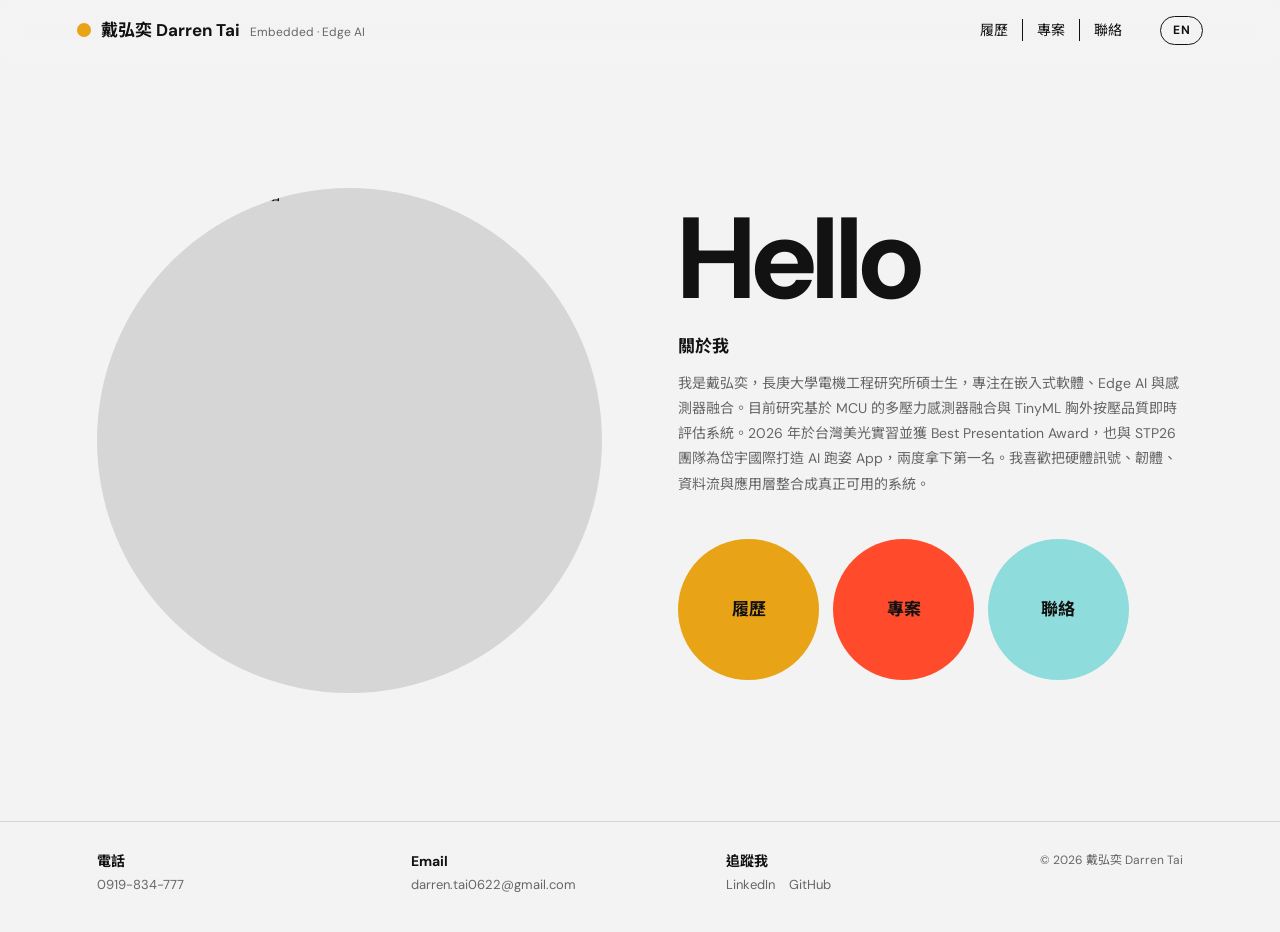
==== commit a45a8efa: "style: show the home-page portrait in full color Remove the grayscale filter from the hero portrait " ====
--- a/index.html
+++ b/index.html
@@ -32,7 +32,7 @@
       rel="stylesheet"
       href="https://fonts.googleapis.com/css2?family=DM+Sans:wght@400;500;700&family=Noto+Sans+TC:wght@400;500;700&display=swap"
     />
-    <link rel="stylesheet" href="styles.css" />
+    <link rel="stylesheet" href="styles.css?v=20261113a" />
   </head>
   <body data-page="home">
     <header class="site-header" data-header>
@@ -111,6 +111,6 @@
       </div>
     </footer>
 
-    <script src="script.js"></script>
+    <script src="script.js?v=20261113a"></script>
   </body>
 </html>
--- a/styles.css
+++ b/styles.css
@@ -224,13 +224,11 @@
   height: 100%;
   object-fit: cover;
   object-position: center top;
-  filter: grayscale(1);
   transform: scale(1.02);
-  transition: filter 500ms ease, transform 700ms ease;
+  transition: transform 700ms ease;
 }
 
 .hero-photo:hover img {
-  filter: grayscale(0);
   transform: scale(1.06);
 }
 
@@ -381,17 +379,47 @@
   max-width: 68ch;
 }
 
+.entry-photo {
+  margin: 20px 0 0;
+  max-width: 640px;
+}
+
+.entry-photo img {
+  width: 100%;
+  aspect-ratio: 16 / 10;
+  object-fit: cover;
+  object-position: center;
+  background: var(--line);
+  transition: transform 500ms ease, box-shadow 500ms ease;
+}
+
+.entry-photo:hover img {
+  transform: translateY(-3px);
+  box-shadow: 0 16px 36px rgba(0, 0, 0, 0.1);
+}
+
+.entry-photo figcaption {
+  margin-top: 8px;
+  color: var(--muted);
+  font-size: 12px;
+}
+
+.award-row {
+  display: flex;
+  flex-wrap: wrap;
+  gap: 8px;
+  margin-top: 14px;
+}
+
 .award {
   display: inline-block;
-  margin-top: 14px;
   padding: 6px 14px;
   border-radius: 14px;
   background: var(--yellow);
-  color: var(--text) !important;
+  color: var(--surface);
   font-size: 13px;
   font-weight: 700;
   line-height: 1.5;
-  max-width: none !important;
 }
 
 .skill-list {
@@ -678,6 +706,35 @@
 }
 
 /* ---------- Responsive ---------- */
+
+@media (max-width: 1200px) {
+  /* Narrow layouts: move the company logo under the date instead of a third column */
+  .entry--logo {
+    grid-template-columns: 150px minmax(0, 1fr);
+    grid-template-rows: auto 1fr;
+  }
+
+  .entry--logo > time {
+    grid-column: 1;
+    grid-row: 1;
+  }
+
+  .entry--logo > div {
+    grid-column: 2;
+    grid-row: 1 / span 2;
+  }
+
+  .entry-logo {
+    grid-column: 1;
+    grid-row: 2;
+    align-self: start;
+    justify-self: start;
+    width: 96px;
+    max-height: 32px;
+    object-position: left top;
+    margin-top: 6px;
+  }
+}
 
 @media (max-width: 900px) {
   .hero {
@@ -762,13 +819,21 @@
     gap: 4px;
   }
 
+  .entry--logo > time,
+  .entry--logo > div {
+    grid-column: auto;
+    grid-row: auto;
+  }
+
   .entry-logo {
+    grid-column: auto;
+    grid-row: auto;
     order: -1;
     justify-self: start;
     width: 96px;
     max-height: 32px;
     object-position: left center;
-    margin-bottom: 6px;
+    margin: 0 0 6px;
   }
 
   .contact-circles {
